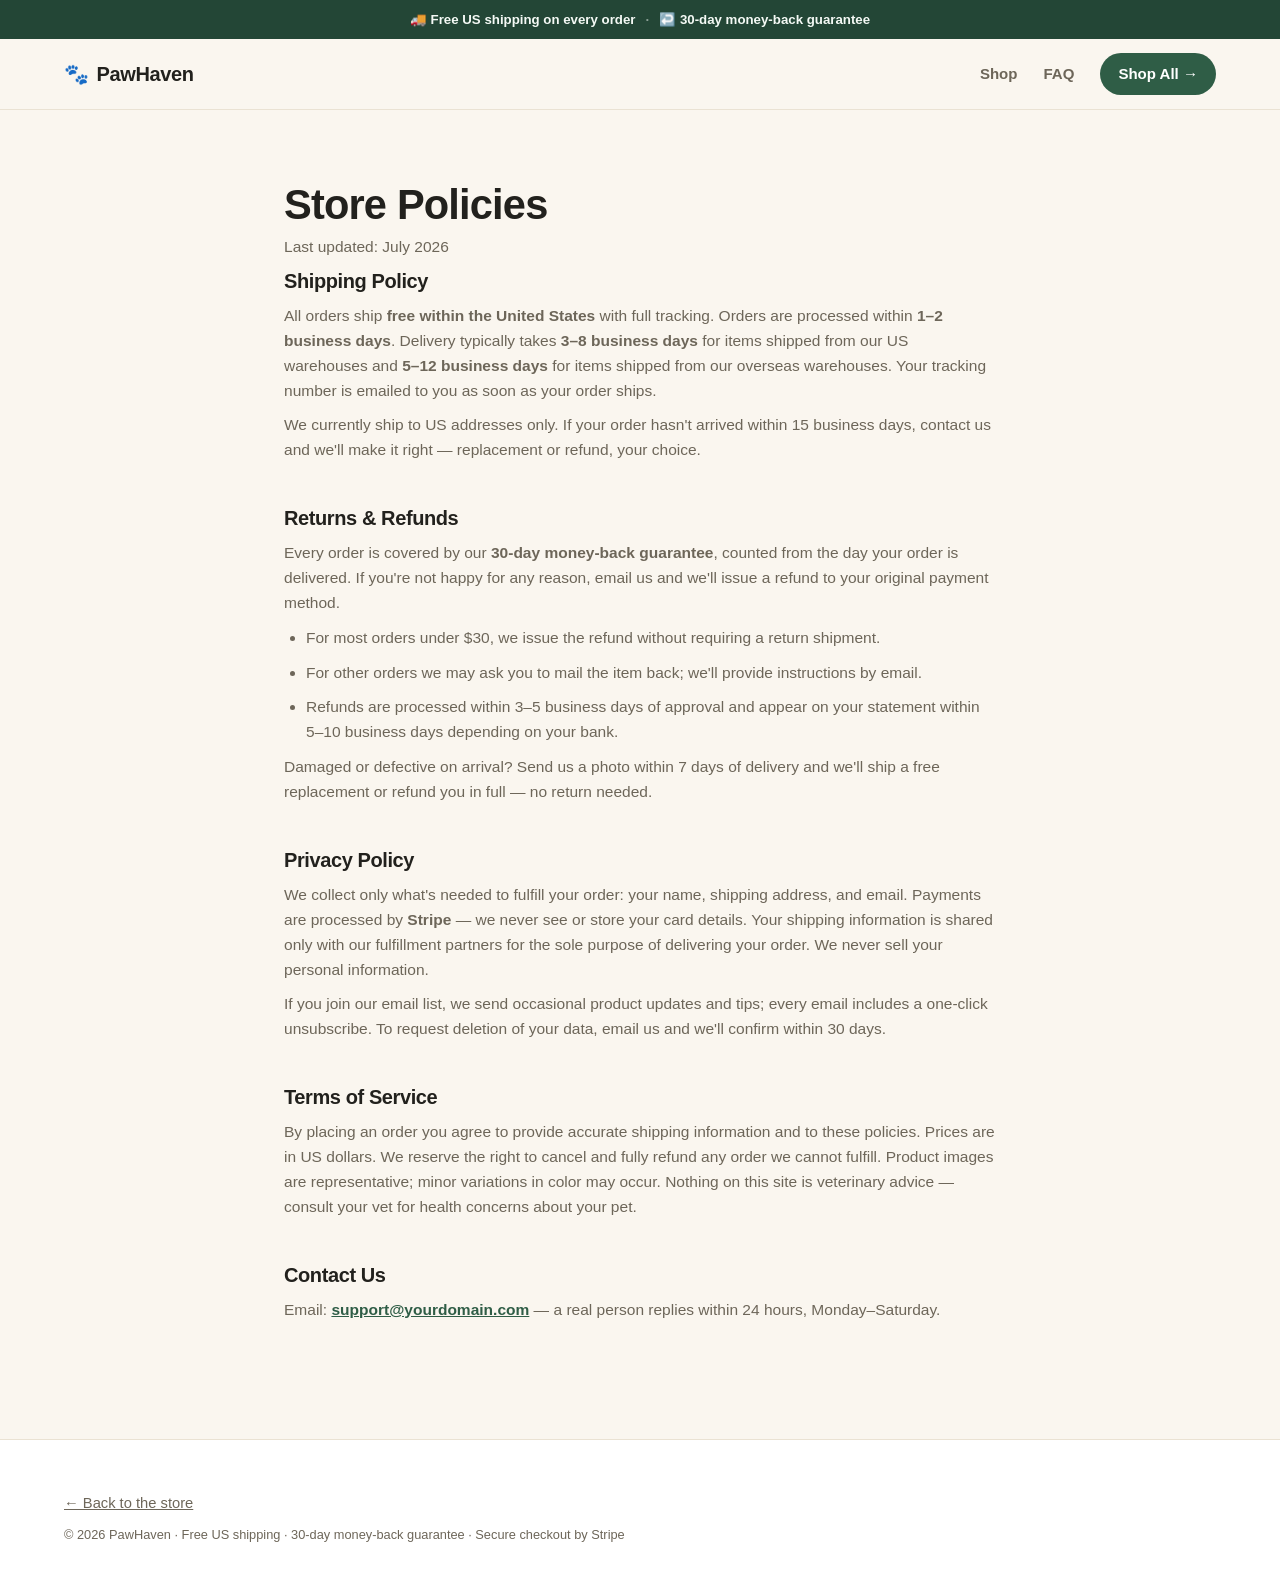
==== policies.html @ f35c3577 "Trust-focused polish: policy pages, payment badges, photo hero, full footer - Add policies.html: shi" ====
<!DOCTYPE html>
<html lang="en">
<head>
  <meta charset="UTF-8" />
  <meta name="viewport" content="width=device-width, initial-scale=1.0" />
  <title>Policies — PawHaven</title>
  <meta name="description" content="PawHaven shipping, returns, privacy and terms." />
  <link rel="stylesheet" href="assets/css/style.css" />
  <link rel="icon" href="data:image/svg+xml,<svg xmlns='http://www.w3.org/2000/svg' viewBox='0 0 100 100'><text y='.9em' font-size='90'>🐾</text></svg>" />
</head>
<body>

  <div class="announcement"><span>🚚 Free US shipping on every order</span><span class="dot">·</span><span>↩️ 30-day money-back guarantee</span></div>

  <header class="site-header">
    <a class="logo" href="index.html"><span class="logo-mark">🐾</span><span class="logo-name">PawHaven</span></a>
    <nav>
      <a href="index.html#products">Shop</a>
      <a href="index.html#faq">FAQ</a>
      <a class="nav-cta" href="index.html#products">Shop All →</a>
    </nav>
  </header>

  <main class="policy-page">
    <h1>Store Policies</h1>
    <p class="policy-updated">Last updated: July 2026</p>

    <section id="shipping">
      <h2>Shipping Policy</h2>
      <p>All orders ship <strong>free within the United States</strong> with full tracking. Orders are processed within <strong>1–2 business days</strong>. Delivery typically takes <strong>3–8 business days</strong> for items shipped from our US warehouses and <strong>5–12 business days</strong> for items shipped from our overseas warehouses. Your tracking number is emailed to you as soon as your order ships.</p>
      <p>We currently ship to US addresses only. If your order hasn't arrived within 15 business days, contact us and we'll make it right — replacement or refund, your choice.</p>
    </section>

    <section id="returns">
      <h2>Returns &amp; Refunds</h2>
      <p>Every order is covered by our <strong>30-day money-back guarantee</strong>, counted from the day your order is delivered. If you're not happy for any reason, email us and we'll issue a refund to your original payment method.</p>
      <ul>
        <li>For most orders under $30, we issue the refund without requiring a return shipment.</li>
        <li>For other orders we may ask you to mail the item back; we'll provide instructions by email.</li>
        <li>Refunds are processed within 3–5 business days of approval and appear on your statement within 5–10 business days depending on your bank.</li>
      </ul>
      <p>Damaged or defective on arrival? Send us a photo within 7 days of delivery and we'll ship a free replacement or refund you in full — no return needed.</p>
    </section>

    <section id="privacy">
      <h2>Privacy Policy</h2>
      <p>We collect only what's needed to fulfill your order: your name, shipping address, and email. Payments are processed by <strong>Stripe</strong> — we never see or store your card details. Your shipping information is shared only with our fulfillment partners for the sole purpose of delivering your order. We never sell your personal information.</p>
      <p>If you join our email list, we send occasional product updates and tips; every email includes a one-click unsubscribe. To request deletion of your data, email us and we'll confirm within 30 days.</p>
    </section>

    <section id="terms">
      <h2>Terms of Service</h2>
      <p>By placing an order you agree to provide accurate shipping information and to these policies. Prices are in US dollars. We reserve the right to cancel and fully refund any order we cannot fulfill. Product images are representative; minor variations in color may occur. Nothing on this site is veterinary advice — consult your vet for health concerns about your pet.</p>
    </section>

    <section id="contact">
      <h2>Contact Us</h2>
      <p>Email: <a href="mailto:support@yourdomain.com">support@yourdomain.com</a> — a real person replies within 24 hours, Monday–Saturday.</p>
    </section>
  </main>

  <footer class="site-footer">
    <p><a href="index.html">← Back to the store</a></p>
    <p class="footer-fine">© 2026 PawHaven · Free US shipping · 30-day money-back guarantee · Secure checkout by Stripe</p>
  </footer>

</body>
</html>
---- assets/css/style.css ----
/* ============ PawHaven storefront — v2 ============ */
/* System font stack only: zero external requests, instant render. */
:root {
  --bg: #faf6ef;
  --surface: #ffffff;
  --ink: #22211d;
  --ink-soft: #6d6659;
  --green: #2f5d46;
  --green-deep: #234636;
  --green-soft: #e7efe9;
  --terra: #d97848;
  --terra-dark: #c9662e;
  --sand: #f3e9d6;
  --line: #eae2d3;
  --radius: 18px;
  --radius-sm: 12px;
  --shadow: 0 2px 10px rgba(34, 33, 29, 0.06);
  --shadow-lg: 0 18px 50px rgba(34, 33, 29, 0.16);
  --font: -apple-system, BlinkMacSystemFont, "Segoe UI", Roboto, "Helvetica Neue", Arial, sans-serif;
}

* { margin: 0; padding: 0; box-sizing: border-box; }
html { scroll-behavior: smooth; }
body { font-family: var(--font); background: var(--bg); color: var(--ink); line-height: 1.6; -webkit-font-smoothing: antialiased; }
h1, h2, h3 { line-height: 1.12; letter-spacing: -0.02em; }
img { max-width: 100%; display: block; }
a { color: inherit; }

/* --- announcement --- */
.announcement { background: var(--green-deep); color: #f4f9f5; text-align: center; font-size: 0.83rem; font-weight: 600; padding: 9px 16px; display: flex; gap: 10px; justify-content: center; flex-wrap: wrap; }
.announcement .dot { opacity: 0.5; }

/* --- header --- */
.site-header {
  display: flex; justify-content: space-between; align-items: center;
  padding: 14px clamp(16px, 5vw, 72px);
  position: sticky; top: 0; z-index: 50;
  background: rgba(250, 246, 239, 0.92);
  backdrop-filter: blur(10px);
  border-bottom: 1px solid var(--line);
}
.logo { display: flex; align-items: center; gap: 8px; font-size: 1.25rem; font-weight: 800; text-decoration: none; letter-spacing: -0.02em; }
.site-header nav { display: flex; gap: 26px; align-items: center; }
.site-header nav a { text-decoration: none; font-weight: 600; font-size: 0.94rem; color: var(--ink-soft); }
.site-header nav a:hover { color: var(--green); }
.nav-cta { background: var(--green); color: #fff !important; padding: 9px 18px; border-radius: 999px; font-weight: 700 !important; }
.nav-cta:hover { background: var(--green-deep); }

/* --- buttons --- */
.btn { display: inline-block; padding: 15px 30px; border-radius: 999px; font-weight: 700; font-size: 1rem; text-decoration: none; border: none; cursor: pointer; font-family: inherit; transition: transform 0.15s, box-shadow 0.15s, background 0.15s; text-align: center; }
.btn-primary { background: var(--terra); color: #fff; box-shadow: 0 6px 18px rgba(217, 120, 72, 0.35); }
.btn-primary:hover { background: var(--terra-dark); transform: translateY(-2px); }
.btn-ghost { background: transparent; color: var(--green); box-shadow: inset 0 0 0 2px var(--green); }
.btn-ghost:hover { background: var(--green-soft); }
.btn-light { background: #fff; color: var(--green-deep); }
.btn-light:hover { transform: translateY(-2px); box-shadow: var(--shadow-lg); }
.btn-disabled { background: var(--line); color: var(--ink-soft); cursor: not-allowed; box-shadow: none; }

/* --- hero --- */
.hero { display: grid; grid-template-columns: 1.1fr 0.9fr; gap: 40px; align-items: center; padding: clamp(40px, 6vw, 88px) clamp(16px, 5vw, 72px); max-width: 1280px; margin: 0 auto; }
.hero-kicker { text-transform: uppercase; letter-spacing: 0.16em; font-size: 0.76rem; font-weight: 800; color: var(--terra); margin-bottom: 18px; }
.hero h1 { font-size: clamp(2.2rem, 4.6vw, 3.7rem); font-weight: 800; margin-bottom: 20px; }
.hero h1 .accent { color: var(--green); }
.hero-sub { font-size: 1.08rem; color: var(--ink-soft); max-width: 520px; margin-bottom: 30px; }
.hero-actions { display: flex; gap: 14px; flex-wrap: wrap; margin-bottom: 34px; }
.hero-trust { display: flex; gap: 28px; list-style: none; flex-wrap: wrap; color: var(--ink-soft); font-size: 0.9rem; }
.hero-trust strong { color: var(--ink); }

.hero-art { position: relative; }
.hero-photo { margin: 0; background: #fff; border: 1px solid var(--line); border-radius: var(--radius); box-shadow: var(--shadow-lg); overflow: hidden; }
.hero-photo img { width: 100%; aspect-ratio: 1 / 1; object-fit: cover; display: block; }
.hero-photo-tag { padding: 14px 18px; font-size: 0.88rem; font-weight: 700; color: var(--ink); border-top: 1px solid var(--line); background: var(--surface); }

/* --- trust strip --- */
.trust-strip { display: flex; gap: 8px; justify-content: center; align-items: center; flex-wrap: wrap; padding: 14px 20px; border-block: 1px solid var(--line); background: var(--surface); }
.pay-label { font-size: 0.82rem; color: var(--ink-soft); font-weight: 600; margin: 0 4px; }
.pay-chip { display: inline-block; padding: 4px 12px; border: 1px solid var(--line); border-radius: 6px; font-size: 0.75rem; font-weight: 800; color: var(--ink); background: #fff; letter-spacing: 0.02em; }

/* --- sections --- */
main section { padding: clamp(48px, 6.5vw, 92px) clamp(16px, 5vw, 72px); }
.section-head { text-align: center; max-width: 640px; margin: 0 auto 40px; }
.section-head h2 { font-size: clamp(1.7rem, 3.4vw, 2.5rem); font-weight: 800; margin-bottom: 10px; }
.section-sub { color: var(--ink-soft); font-size: 1.02rem; }

/* --- filter bar --- */
.filter-bar { display: flex; gap: 10px; justify-content: center; flex-wrap: wrap; margin-bottom: 36px; }
.filter-chip { padding: 9px 20px; border-radius: 999px; border: 1.5px solid var(--line); background: var(--surface); font-family: inherit; font-weight: 700; font-size: 0.9rem; color: var(--ink-soft); cursor: pointer; transition: all 0.15s; }
.filter-chip:hover { border-color: var(--green); color: var(--green); }
.filter-chip.active { background: var(--green); border-color: var(--green); color: #fff; }

/* --- product grid --- */
.product-grid { display: grid; grid-template-columns: repeat(auto-fill, minmax(262px, 1fr)); gap: 24px; max-width: 1240px; margin: 0 auto; }
.product-card { background: var(--surface); border: 1px solid var(--line); border-radius: var(--radius); overflow: hidden; cursor: pointer; transition: transform 0.18s, box-shadow 0.18s; display: flex; flex-direction: column; }
.product-card:hover { transform: translateY(-5px); box-shadow: var(--shadow-lg); }
.product-media { aspect-ratio: 4 / 3; position: relative; background: #fff; border-bottom: 1px solid var(--line); }
.product-media img { width: 100%; height: 100%; object-fit: contain; padding: 8px; box-sizing: border-box; }
.product-badge { position: absolute; top: 12px; left: 12px; background: var(--terra); color: #fff; font-size: 0.7rem; font-weight: 800; text-transform: uppercase; letter-spacing: 0.07em; padding: 5px 11px; border-radius: 999px; }
.product-cat { position: absolute; top: 12px; right: 12px; background: rgba(255,255,255,0.88); color: var(--green-deep); font-size: 0.7rem; font-weight: 800; padding: 5px 11px; border-radius: 999px; }
.product-body { padding: 18px 20px 20px; display: flex; flex-direction: column; gap: 8px; flex: 1; }
.product-body h3 { font-size: 1.06rem; font-weight: 800; }
.product-rating { color: var(--terra); font-size: 0.85rem; font-weight: 700; }
.product-rating .count { color: var(--ink-soft); font-weight: 600; }
.product-short { color: var(--ink-soft); font-size: 0.9rem; flex: 1; }
.product-pricing { display: flex; align-items: baseline; gap: 10px; margin-top: 2px; }
.price { font-weight: 800; font-size: 1.3rem; letter-spacing: -0.02em; }
.compare-at { color: var(--ink-soft); text-decoration: line-through; font-size: 0.92rem; }
.save-tag { color: var(--green); font-weight: 800; font-size: 0.8rem; background: var(--green-soft); padding: 3px 9px; border-radius: 999px; }
.product-body .btn { width: 100%; margin-top: 10px; padding: 13px; font-size: 0.95rem; }

/* --- bundle banner --- */
.bundle-banner { background: var(--green-deep); color: #f4f9f5; }
.bundle-inner { max-width: 1100px; margin: 0 auto; display: flex; gap: 40px; align-items: center; justify-content: space-between; flex-wrap: wrap; }
.bundle-kicker { text-transform: uppercase; letter-spacing: 0.14em; font-size: 0.74rem; font-weight: 800; color: #a8d5b8; margin-bottom: 10px; }
.bundle-inner h2 { font-size: clamp(1.6rem, 3vw, 2.3rem); font-weight: 800; margin-bottom: 12px; }
.bundle-inner p { color: #cfe2d5; max-width: 520px; }
.bundle-cta { text-align: center; }
.bundle-price { margin-bottom: 14px; }
.bundle-price .price { font-size: 2rem; display: block; }
.bundle-price .compare-at { color: #9fbfab; }

/* --- how it works --- */
.how-grid { display: grid; grid-template-columns: repeat(auto-fit, minmax(250px, 1fr)); gap: 22px; max-width: 1100px; margin: 0 auto; }
.how-card { background: var(--surface); border: 1px solid var(--line); border-radius: var(--radius); padding: 30px 26px; }
.how-num { display: inline-grid; place-items: center; width: 40px; height: 40px; border-radius: 50%; background: var(--green-soft); color: var(--green); font-weight: 800; font-size: 1.1rem; margin-bottom: 16px; }
.how-card h3 { font-size: 1.08rem; font-weight: 800; margin-bottom: 8px; }
.how-card p { color: var(--ink-soft); font-size: 0.93rem; }

/* --- FAQ --- */
.faq-list { max-width: 720px; margin: 0 auto; }
.faq-list details { background: var(--surface); border: 1px solid var(--line); border-radius: var(--radius-sm); padding: 18px 22px; margin-bottom: 12px; }
.faq-list summary { font-weight: 700; cursor: pointer; list-style: none; display: flex; justify-content: space-between; align-items: center; gap: 12px; }
.faq-list summary::-webkit-details-marker { display: none; }
.faq-list .chev { font-size: 1.3rem; color: var(--ink-soft); transition: transform 0.2s; }
.faq-list details[open] .chev { transform: rotate(90deg); }
.faq-list details p { margin-top: 12px; color: var(--ink-soft); font-size: 0.95rem; }

/* --- email --- */
.email-section { background: var(--sand); }
.email-inner { max-width: 560px; margin: 0 auto; text-align: center; }
.email-inner h2 { font-size: clamp(1.5rem, 3vw, 2.1rem); font-weight: 800; margin-bottom: 10px; }
.email-inner p { color: var(--ink-soft); margin-bottom: 26px; }
.email-form { display: flex; gap: 10px; justify-content: center; flex-wrap: wrap; }
.email-form input { padding: 15px 22px; border-radius: 999px; border: 1.5px solid var(--line); font-family: inherit; font-size: 1rem; min-width: 250px; flex: 1; }
.email-form input:focus { outline: 2px solid var(--terra); border-color: transparent; }

/* --- about --- */
.about-section { background: var(--surface); border-block: 1px solid var(--line); }
.about-inner { max-width: 680px; margin: 0 auto; text-align: center; }
.about-inner h2 { font-size: clamp(1.5rem, 3vw, 2.1rem); font-weight: 800; margin-bottom: 14px; }
.about-inner p { color: var(--ink-soft); }
.about-inner a { color: var(--green); font-weight: 700; }

/* --- footer --- */
.site-footer { padding: 52px clamp(16px, 5vw, 72px) 36px; border-top: 1px solid var(--line); color: var(--ink-soft); font-size: 0.92rem; background: var(--surface); }
.footer-grid { display: grid; grid-template-columns: 2fr 1fr 1fr 1fr; gap: 32px; max-width: 1100px; margin: 0 auto 36px; }
.footer-about p { font-size: 0.88rem; max-width: 260px; }
.footer-brand { font-size: 1.15rem; color: var(--ink); margin-bottom: 10px; }
.footer-col h4 { color: var(--ink); font-size: 0.85rem; text-transform: uppercase; letter-spacing: 0.08em; margin-bottom: 12px; }
.footer-col a { display: block; text-decoration: none; color: var(--ink-soft); font-size: 0.9rem; margin-bottom: 8px; }
.footer-col a:hover { color: var(--green); }
.footer-bottom { text-align: center; border-top: 1px solid var(--line); padding-top: 24px; max-width: 1100px; margin: 0 auto; }
.footer-bottom .pay-chip { margin: 0 3px 12px; }
.footer-fine { font-size: 0.8rem; margin-top: 10px; }
.footer-fine a { color: inherit; }

/* --- policy page --- */
.policy-page { max-width: 760px; margin: 0 auto; padding: clamp(40px, 6vw, 72px) 24px; }
.policy-page h1 { font-size: clamp(1.9rem, 4vw, 2.6rem); font-weight: 800; margin-bottom: 6px; }
.policy-updated { color: var(--ink-soft); font-size: 0.88rem; margin-bottom: 36px; }
.policy-page section { padding: 0 0 34px; }
.policy-page h2 { font-size: 1.25rem; font-weight: 800; margin-bottom: 12px; }
.policy-page p, .policy-page li { color: var(--ink-soft); font-size: 0.97rem; margin-bottom: 10px; }
.policy-page ul { padding-left: 22px; margin-bottom: 10px; }
.policy-page a { color: var(--green); font-weight: 700; }

/* --- modal --- */
.modal-backdrop[hidden] { display: none; }
.modal-backdrop { position: fixed; inset: 0; background: rgba(34, 33, 29, 0.55); display: grid; place-items: center; padding: 20px; z-index: 100; }
.modal { background: var(--surface); border-radius: var(--radius); max-width: 840px; width: 100%; max-height: 90vh; overflow-y: auto; display: grid; grid-template-columns: 1fr 1fr; position: relative; }
.modal .product-media { aspect-ratio: auto; min-height: 340px; }
.modal-content { padding: 34px; display: flex; flex-direction: column; gap: 14px; }
.modal-content h3 { font-size: 1.5rem; font-weight: 800; }
.modal-content ul { padding-left: 20px; color: var(--ink-soft); font-size: 0.95rem; }
.modal-content ul li { margin-bottom: 4px; }
.modal-close { position: absolute; top: 14px; right: 14px; background: var(--surface); border: 1px solid var(--line); border-radius: 50%; width: 38px; height: 38px; font-size: 1.1rem; cursor: pointer; z-index: 2; }
.modal-desc { color: var(--ink-soft); }
.modal-guarantee { font-size: 0.83rem; color: var(--ink-soft); text-align: center; }

/* --- responsive --- */
@media (max-width: 920px) {
  .hero { grid-template-columns: 1fr; }
  .hero-art { min-height: 360px; max-width: 480px; margin: 0 auto; width: 100%; }
}
@media (max-width: 680px) {
  .modal { grid-template-columns: 1fr; }
  .site-header nav { gap: 14px; }
  .site-header nav a:not(.nav-cta) { display: none; }
  .footer-grid { grid-template-columns: 1fr 1fr; }
}
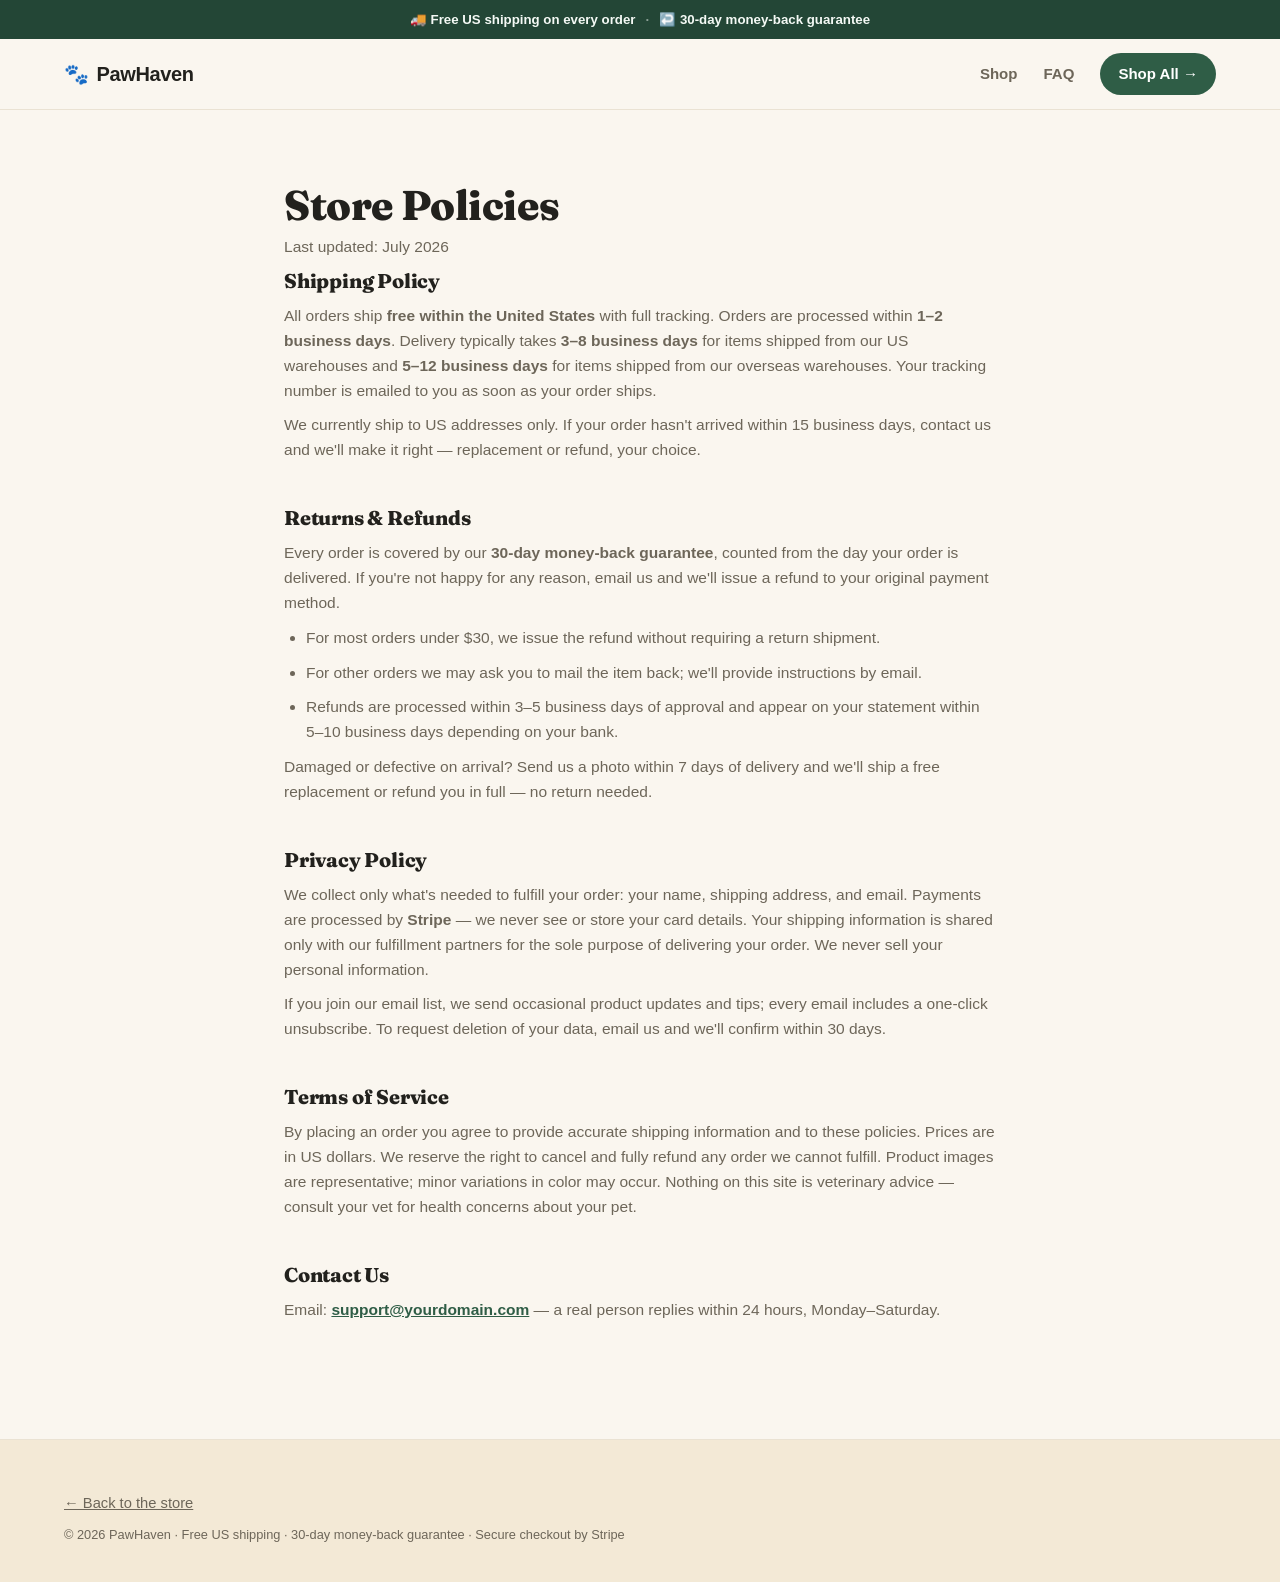
==== commit e628690b: "Restore warm boutique art direction, keep trust elements - Fraunces serif for headings across both p" ====
--- a/policies.html
+++ b/policies.html
@@ -5,6 +5,9 @@
   <meta name="viewport" content="width=device-width, initial-scale=1.0" />
   <title>Policies — PawHaven</title>
   <meta name="description" content="PawHaven shipping, returns, privacy and terms." />
+  <link rel="preconnect" href="https://fonts.googleapis.com" />
+  <link rel="preconnect" href="https://fonts.gstatic.com" crossorigin />
+  <link href="https://fonts.googleapis.com/css2?family=Fraunces:opsz,wght@9..144,600;9..144,700;9..144,800&display=swap" rel="stylesheet" />
   <link rel="stylesheet" href="assets/css/style.css" />
   <link rel="icon" href="data:image/svg+xml,<svg xmlns='http://www.w3.org/2000/svg' viewBox='0 0 100 100'><text y='.9em' font-size='90'>🐾</text></svg>" />
 </head>
--- a/assets/css/style.css
+++ b/assets/css/style.css
@@ -22,7 +22,7 @@
 * { margin: 0; padding: 0; box-sizing: border-box; }
 html { scroll-behavior: smooth; }
 body { font-family: var(--font); background: var(--bg); color: var(--ink); line-height: 1.6; -webkit-font-smoothing: antialiased; }
-h1, h2, h3 { line-height: 1.12; letter-spacing: -0.02em; }
+h1, h2, h3 { font-family: "Fraunces", Georgia, serif; line-height: 1.12; letter-spacing: -0.01em; }
 img { max-width: 100%; display: block; }
 a { color: inherit; }
 
@@ -66,15 +66,16 @@
 .hero-trust { display: flex; gap: 28px; list-style: none; flex-wrap: wrap; color: var(--ink-soft); font-size: 0.9rem; }
 .hero-trust strong { color: var(--ink); }
 
-.hero-art { position: relative; }
-.hero-photo { margin: 0; background: #fff; border: 1px solid var(--line); border-radius: var(--radius); box-shadow: var(--shadow-lg); overflow: hidden; }
+.hero-art { position: relative; padding: 24px 12px; }
+.hero-art::before { content: ""; position: absolute; inset: 0 -4%; background: radial-gradient(circle at 30% 25%, #eadfc9, var(--sand) 65%); border-radius: 46% 54% 55% 45% / 48% 44% 56% 52%; }
+.hero-photo { position: relative; margin: 0 auto; max-width: 400px; background: #fff; border-radius: var(--radius); box-shadow: var(--shadow-lg); overflow: hidden; transform: rotate(-2.5deg); }
 .hero-photo img { width: 100%; aspect-ratio: 1 / 1; object-fit: cover; display: block; }
-.hero-photo-tag { padding: 14px 18px; font-size: 0.88rem; font-weight: 700; color: var(--ink); border-top: 1px solid var(--line); background: var(--surface); }
+.hero-photo-tag { padding: 14px 18px; font-size: 0.88rem; font-weight: 700; color: var(--ink); background: #fff; }
 
 /* --- trust strip --- */
-.trust-strip { display: flex; gap: 8px; justify-content: center; align-items: center; flex-wrap: wrap; padding: 14px 20px; border-block: 1px solid var(--line); background: var(--surface); }
+.trust-strip { display: flex; gap: 8px; justify-content: center; align-items: center; flex-wrap: wrap; padding: 14px 20px; border-block: 1px solid var(--line); background: var(--sand); }
 .pay-label { font-size: 0.82rem; color: var(--ink-soft); font-weight: 600; margin: 0 4px; }
-.pay-chip { display: inline-block; padding: 4px 12px; border: 1px solid var(--line); border-radius: 6px; font-size: 0.75rem; font-weight: 800; color: var(--ink); background: #fff; letter-spacing: 0.02em; }
+.pay-chip { display: inline-block; padding: 4px 12px; border: 1px solid #e2d7c2; border-radius: 6px; font-size: 0.75rem; font-weight: 800; color: var(--ink); background: #fffdf9; letter-spacing: 0.02em; }
 
 /* --- sections --- */
 main section { padding: clamp(48px, 6.5vw, 92px) clamp(16px, 5vw, 72px); }
@@ -92,8 +93,8 @@
 .product-grid { display: grid; grid-template-columns: repeat(auto-fill, minmax(262px, 1fr)); gap: 24px; max-width: 1240px; margin: 0 auto; }
 .product-card { background: var(--surface); border: 1px solid var(--line); border-radius: var(--radius); overflow: hidden; cursor: pointer; transition: transform 0.18s, box-shadow 0.18s; display: flex; flex-direction: column; }
 .product-card:hover { transform: translateY(-5px); box-shadow: var(--shadow-lg); }
-.product-media { aspect-ratio: 4 / 3; position: relative; background: #fff; border-bottom: 1px solid var(--line); }
-.product-media img { width: 100%; height: 100%; object-fit: contain; padding: 8px; box-sizing: border-box; }
+.product-media { aspect-ratio: 4 / 3; position: relative; background: linear-gradient(150deg, var(--sand), var(--green-soft)); }
+.product-media img { width: 100%; height: 100%; object-fit: cover; }
 .product-badge { position: absolute; top: 12px; left: 12px; background: var(--terra); color: #fff; font-size: 0.7rem; font-weight: 800; text-transform: uppercase; letter-spacing: 0.07em; padding: 5px 11px; border-radius: 999px; }
 .product-cat { position: absolute; top: 12px; right: 12px; background: rgba(255,255,255,0.88); color: var(--green-deep); font-size: 0.7rem; font-weight: 800; padding: 5px 11px; border-radius: 999px; }
 .product-body { padding: 18px 20px 20px; display: flex; flex-direction: column; gap: 8px; flex: 1; }
@@ -151,7 +152,7 @@
 .about-inner a { color: var(--green); font-weight: 700; }
 
 /* --- footer --- */
-.site-footer { padding: 52px clamp(16px, 5vw, 72px) 36px; border-top: 1px solid var(--line); color: var(--ink-soft); font-size: 0.92rem; background: var(--surface); }
+.site-footer { padding: 52px clamp(16px, 5vw, 72px) 36px; border-top: 1px solid var(--line); color: var(--ink-soft); font-size: 0.92rem; background: var(--sand); }
 .footer-grid { display: grid; grid-template-columns: 2fr 1fr 1fr 1fr; gap: 32px; max-width: 1100px; margin: 0 auto 36px; }
 .footer-about p { font-size: 0.88rem; max-width: 260px; }
 .footer-brand { font-size: 1.15rem; color: var(--ink); margin-bottom: 10px; }
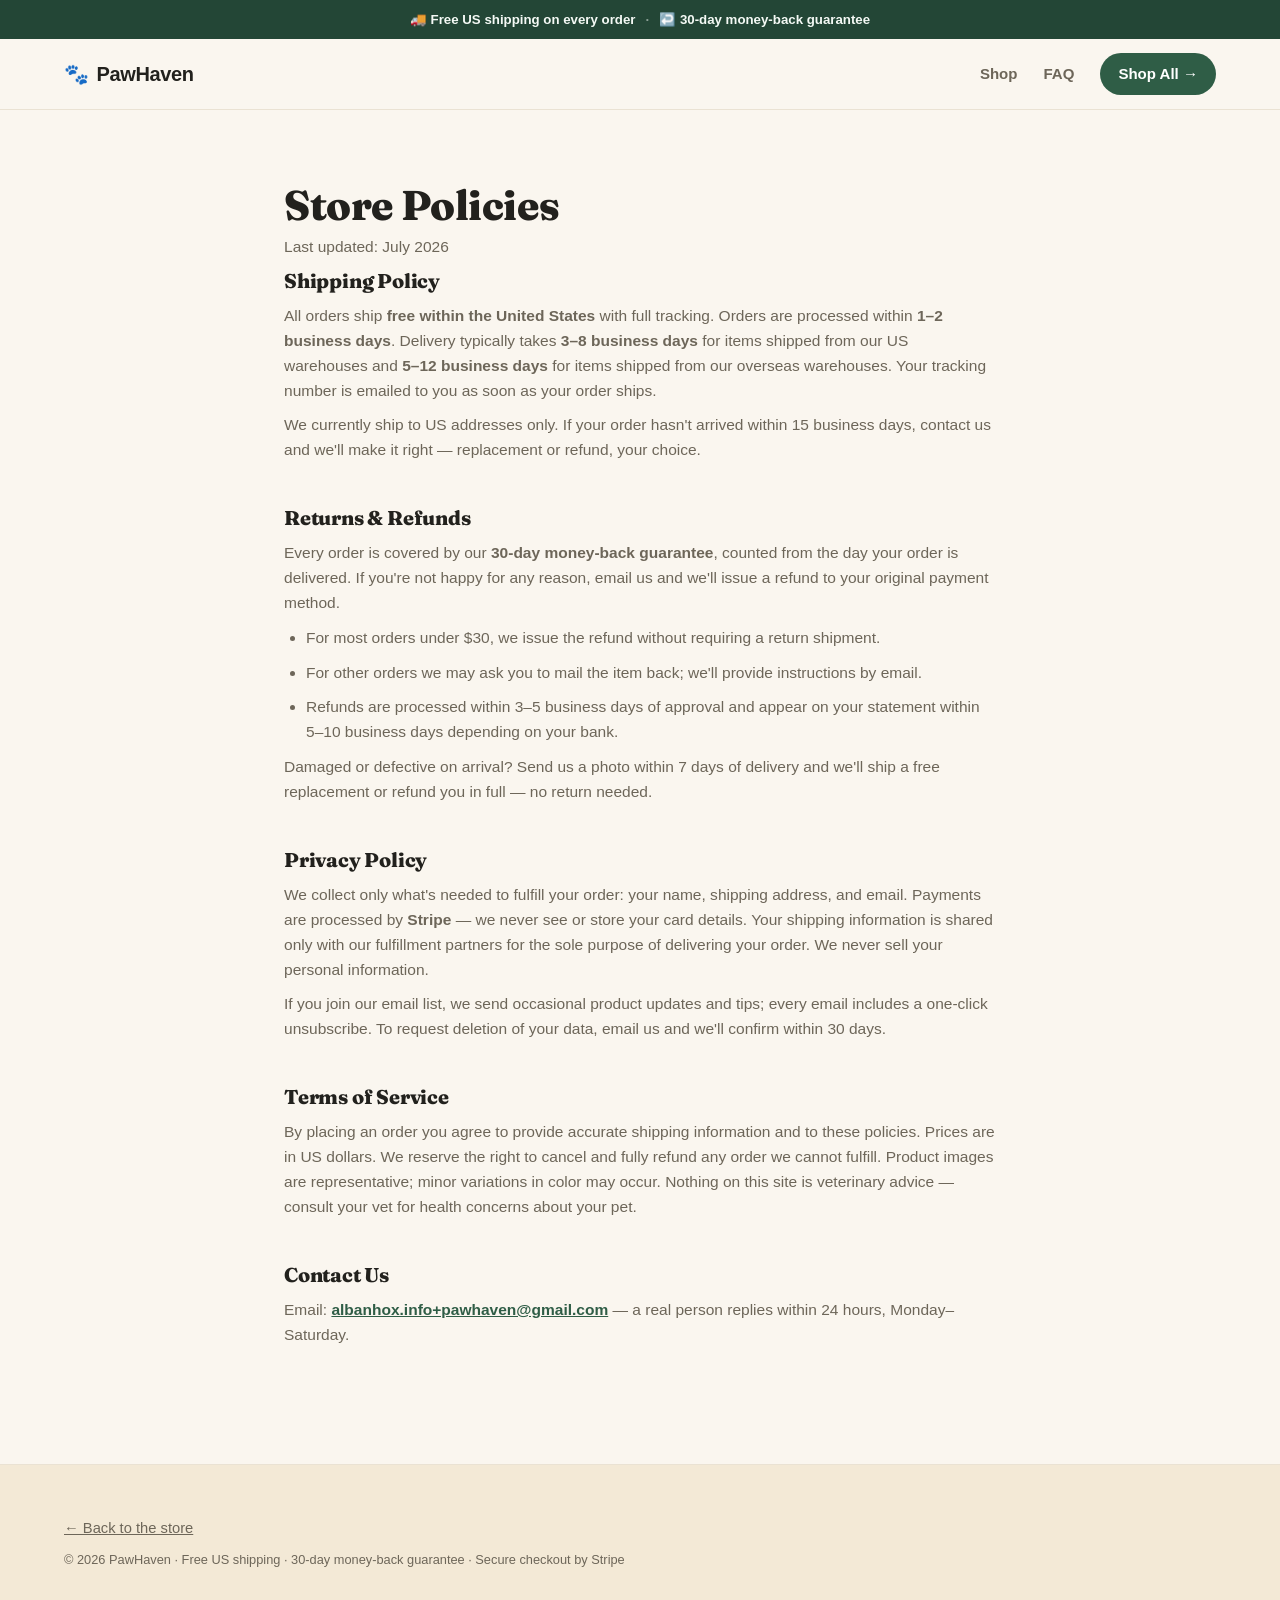
==== commit 54713974: "Wire in real support email (Gmail alias) across site and policies Co-Authored-By: Claude Fable 5 <no" ====
--- a/policies.html
+++ b/policies.html
@@ -58,7 +58,7 @@
 
     <section id="contact">
       <h2>Contact Us</h2>
-      <p>Email: <a href="mailto:support@yourdomain.com">support@yourdomain.com</a> — a real person replies within 24 hours, Monday–Saturday.</p>
+      <p>Email: <a href="mailto:albanhox.info+pawhaven@gmail.com">albanhox.info+pawhaven@gmail.com</a> — a real person replies within 24 hours, Monday–Saturday.</p>
     </section>
   </main>
 
--- a/assets/css/style.css
+++ b/assets/css/style.css
@@ -66,16 +66,62 @@
 .hero-trust { display: flex; gap: 28px; list-style: none; flex-wrap: wrap; color: var(--ink-soft); font-size: 0.9rem; }
 .hero-trust strong { color: var(--ink); }
 
-.hero-art { position: relative; padding: 24px 12px; }
-.hero-art::before { content: ""; position: absolute; inset: 0 -4%; background: radial-gradient(circle at 30% 25%, #eadfc9, var(--sand) 65%); border-radius: 46% 54% 55% 45% / 48% 44% 56% 52%; }
-.hero-photo { position: relative; margin: 0 auto; max-width: 400px; background: #fff; border-radius: var(--radius); box-shadow: var(--shadow-lg); overflow: hidden; transform: rotate(-2.5deg); }
-.hero-photo img { width: 100%; aspect-ratio: 1 / 1; object-fit: cover; display: block; }
-.hero-photo-tag { padding: 14px 18px; font-size: 0.88rem; font-weight: 700; color: var(--ink); background: #fff; }
+.hero h1 em { color: var(--terra); font-style: italic; }
+.btn-lg { padding: 17px 36px; font-size: 1.05rem; }
+
+.hero-art { position: relative; }
+.collage { position: relative; height: 480px; }
+.collage::before { content: ""; position: absolute; inset: 4% 0; background: radial-gradient(circle at 30% 25%, #ecdfc4, var(--sand) 70%); border-radius: 46% 54% 55% 45% / 48% 44% 56% 52%; }
+.collage-item { position: absolute; margin: 0; background: #fff; border-radius: var(--radius); box-shadow: var(--shadow-lg); overflow: hidden; }
+.collage-item img { width: 100%; height: 100%; object-fit: cover; display: block; }
+.ci-main { width: 62%; aspect-ratio: 1/1; top: 12%; left: 8%; transform: rotate(-4deg); z-index: 2; }
+.ci-top { width: 38%; aspect-ratio: 1/1; top: 0; right: 2%; transform: rotate(5deg); z-index: 1; }
+.ci-bottom { width: 40%; aspect-ratio: 1/1; bottom: 2%; right: 8%; transform: rotate(-6deg); z-index: 3; }
+.collage-sticker {
+  position: absolute; z-index: 4; bottom: 14%; left: 2%;
+  background: var(--terra); color: #fff; font-weight: 800; font-size: 0.9rem;
+  text-align: center; line-height: 1.3; padding: 22px 16px;
+  border-radius: 50%; transform: rotate(-8deg);
+  box-shadow: 0 8px 24px rgba(217, 120, 72, 0.45);
+}
+
+/* --- marquee --- */
+.marquee { overflow: hidden; background: var(--green-deep); color: #e9f4ec; padding: 12px 0; white-space: nowrap; }
+.marquee-track { display: inline-block; animation: marquee 28s linear infinite; }
+.marquee-track span { font-weight: 700; font-size: 0.88rem; letter-spacing: 0.06em; text-transform: uppercase; }
+@keyframes marquee { from { transform: translateX(0); } to { transform: translateX(-50%); } }
+
+/* --- shop by need tiles --- */
+.needs-section { padding: clamp(36px, 5vw, 56px) clamp(16px, 5vw, 72px); }
+.needs-grid { display: grid; grid-template-columns: repeat(auto-fit, minmax(220px, 1fr)); gap: 18px; max-width: 1240px; margin: 0 auto; }
+.need-tile { display: block; text-decoration: none; border-radius: var(--radius); padding: 26px 24px; border: 1px solid var(--line); transition: transform 0.16s, box-shadow 0.16s; }
+.need-tile:hover { transform: translateY(-4px); box-shadow: var(--shadow-lg); }
+.need-emoji { font-size: 2rem; display: block; margin-bottom: 12px; }
+.need-tile h3 { font-size: 1.15rem; margin-bottom: 4px; }
+.need-tile p { color: var(--ink-soft); font-size: 0.88rem; }
+.nt-grooming { background: #eef3ea; }
+.nt-feeding { background: #fbeee0; }
+.nt-walks { background: #e8edf3; }
+.nt-play { background: #f8e9e4; }
 
 /* --- trust strip --- */
 .trust-strip { display: flex; gap: 8px; justify-content: center; align-items: center; flex-wrap: wrap; padding: 14px 20px; border-block: 1px solid var(--line); background: var(--sand); }
 .pay-label { font-size: 0.82rem; color: var(--ink-soft); font-weight: 600; margin: 0 4px; }
 .pay-chip { display: inline-block; padding: 4px 12px; border: 1px solid #e2d7c2; border-radius: 6px; font-size: 0.75rem; font-weight: 800; color: var(--ink); background: #fffdf9; letter-spacing: 0.02em; }
+
+/* --- spotlight --- */
+.spotlight-section { background: var(--surface); border-block: 1px solid var(--line); }
+.spotlight { max-width: 1080px; margin: 0 auto; display: grid; grid-template-columns: 1fr 1.1fr; gap: clamp(28px, 5vw, 64px); align-items: center; }
+.spotlight-media { position: relative; border-radius: var(--radius); overflow: hidden; box-shadow: var(--shadow-lg); }
+.spotlight-media img { width: 100%; aspect-ratio: 1/1; object-fit: cover; display: block; }
+.spotlight-flag { position: absolute; top: 16px; left: 16px; background: var(--terra); color: #fff; font-weight: 800; font-size: 0.82rem; padding: 8px 14px; border-radius: 999px; }
+.spotlight-kicker { text-transform: uppercase; letter-spacing: 0.14em; font-size: 0.74rem; font-weight: 800; color: var(--terra); margin-bottom: 10px; }
+.spotlight-body h2 { font-size: clamp(1.7rem, 3.4vw, 2.4rem); margin-bottom: 14px; }
+.spotlight-desc { color: var(--ink-soft); margin-bottom: 16px; }
+.spotlight-list { list-style: none; margin-bottom: 18px; }
+.spotlight-list li { padding: 7px 0; font-size: 0.97rem; border-bottom: 1px dashed var(--line); }
+.spotlight-body .product-pricing { margin-bottom: 14px; }
+.spotlight-body .btn { margin-bottom: 12px; }
 
 /* --- sections --- */
 main section { padding: clamp(48px, 6.5vw, 92px) clamp(16px, 5vw, 72px); }
@@ -178,7 +224,14 @@
 .modal-backdrop[hidden] { display: none; }
 .modal-backdrop { position: fixed; inset: 0; background: rgba(34, 33, 29, 0.55); display: grid; place-items: center; padding: 20px; z-index: 100; }
 .modal { background: var(--surface); border-radius: var(--radius); max-width: 840px; width: 100%; max-height: 90vh; overflow-y: auto; display: grid; grid-template-columns: 1fr 1fr; position: relative; }
-.modal .product-media { aspect-ratio: auto; min-height: 340px; }
+.modal-gallery { display: flex; flex-direction: column; }
+.modal .product-media { aspect-ratio: 1 / 1; }
+.modal .modal-main img { object-fit: cover; }
+.modal-thumbs { display: flex; gap: 8px; padding: 12px; flex-wrap: wrap; }
+.modal-thumb { width: 64px; height: 64px; border-radius: 10px; overflow: hidden; border: 2px solid var(--line); background: #fff; cursor: pointer; padding: 0; transition: border-color 0.15s; }
+.modal-thumb.active { border-color: var(--green); }
+.modal-thumb:hover { border-color: var(--terra); }
+.modal-thumb img { width: 100%; height: 100%; object-fit: cover; }
 .modal-content { padding: 34px; display: flex; flex-direction: column; gap: 14px; }
 .modal-content h3 { font-size: 1.5rem; font-weight: 800; }
 .modal-content ul { padding-left: 20px; color: var(--ink-soft); font-size: 0.95rem; }
@@ -190,7 +243,9 @@
 /* --- responsive --- */
 @media (max-width: 920px) {
   .hero { grid-template-columns: 1fr; }
-  .hero-art { min-height: 360px; max-width: 480px; margin: 0 auto; width: 100%; }
+  .hero-art { max-width: 460px; margin: 0 auto; width: 100%; }
+  .collage { height: 400px; }
+  .spotlight { grid-template-columns: 1fr; }
 }
 @media (max-width: 680px) {
   .modal { grid-template-columns: 1fr; }
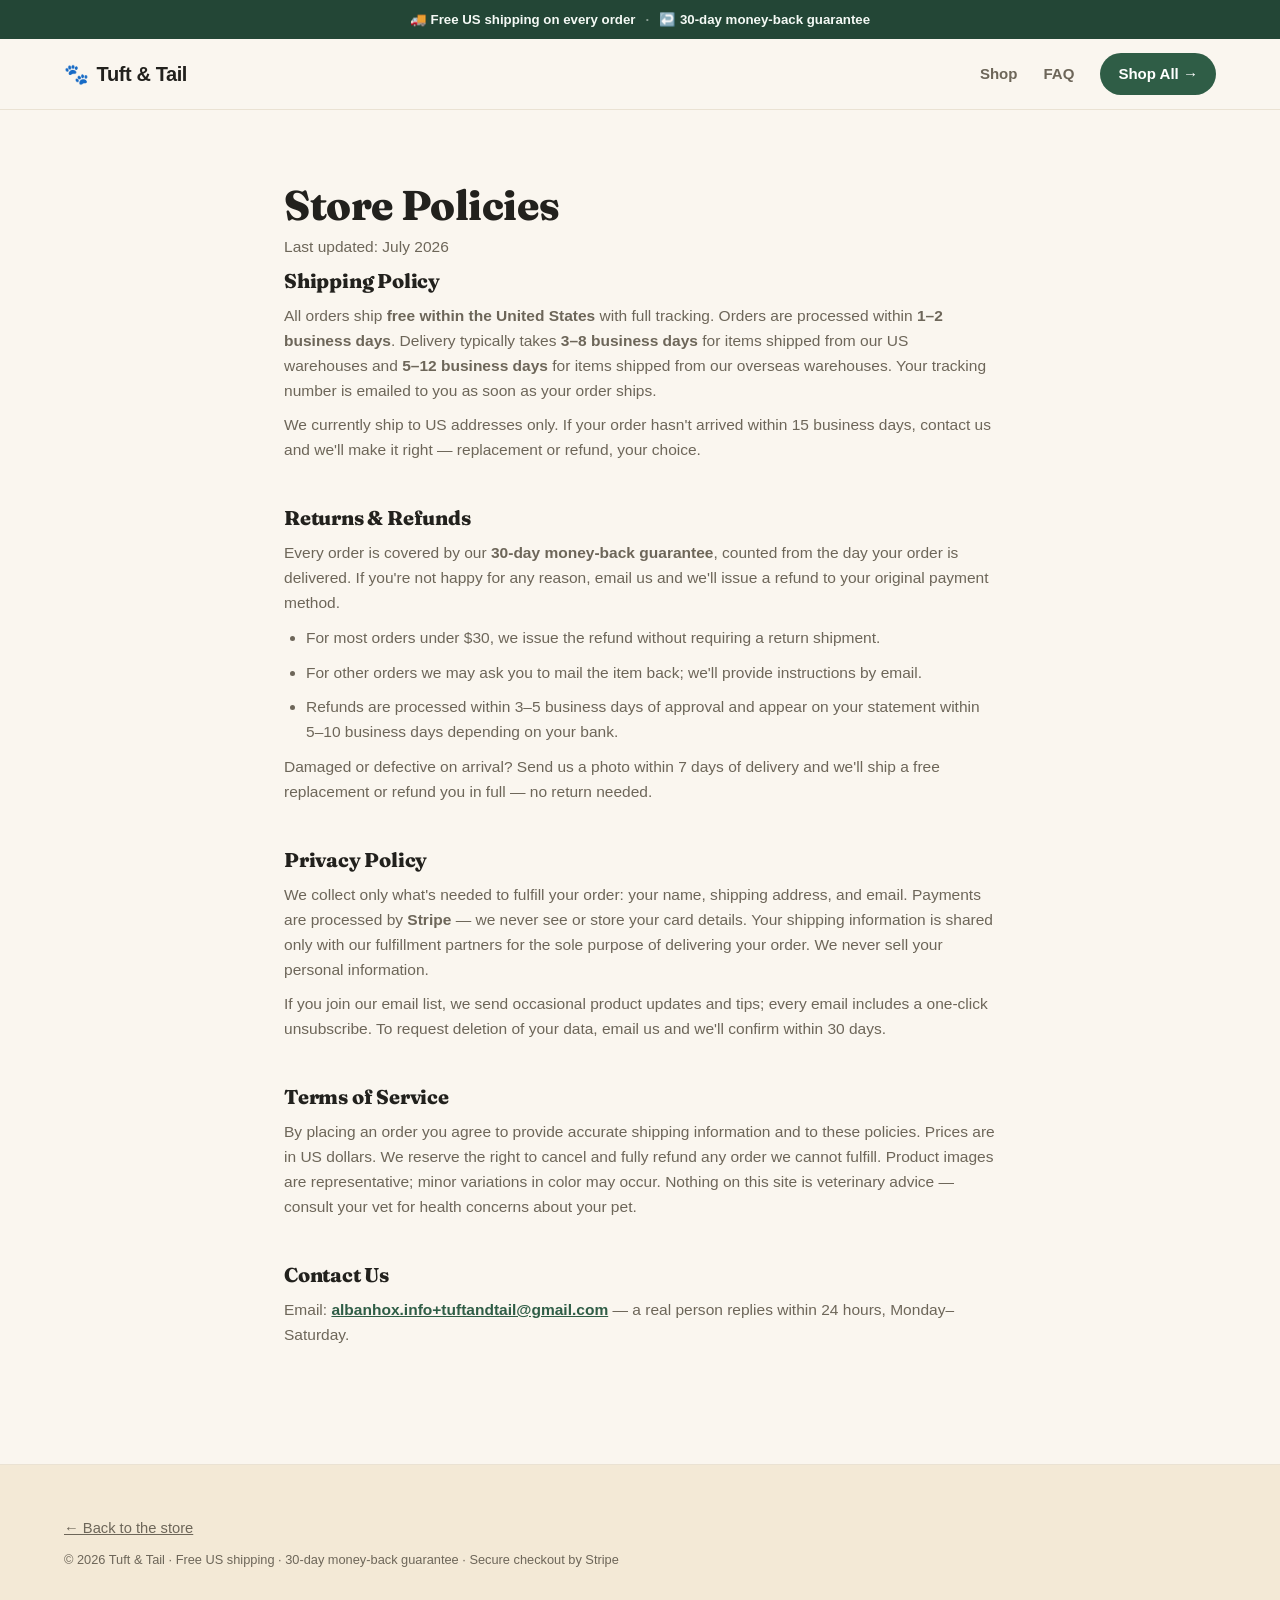
==== commit bce31fff: "Rebrand store from PawHaven to Tuft & Tail Update brand name across storefront, policies, config, su" ====
--- a/policies.html
+++ b/policies.html
@@ -3,8 +3,8 @@
 <head>
   <meta charset="UTF-8" />
   <meta name="viewport" content="width=device-width, initial-scale=1.0" />
-  <title>Policies — PawHaven</title>
-  <meta name="description" content="PawHaven shipping, returns, privacy and terms." />
+  <title>Policies — Tuft &amp; Tail</title>
+  <meta name="description" content="Tuft &amp; Tail shipping, returns, privacy and terms." />
   <link rel="preconnect" href="https://fonts.googleapis.com" />
   <link rel="preconnect" href="https://fonts.gstatic.com" crossorigin />
   <link href="https://fonts.googleapis.com/css2?family=Fraunces:opsz,wght@9..144,600;9..144,700;9..144,800&display=swap" rel="stylesheet" />
@@ -16,7 +16,7 @@
   <div class="announcement"><span>🚚 Free US shipping on every order</span><span class="dot">·</span><span>↩️ 30-day money-back guarantee</span></div>
 
   <header class="site-header">
-    <a class="logo" href="index.html"><span class="logo-mark">🐾</span><span class="logo-name">PawHaven</span></a>
+    <a class="logo" href="index.html"><span class="logo-mark">🐾</span><span class="logo-name">Tuft &amp; Tail</span></a>
     <nav>
       <a href="index.html#products">Shop</a>
       <a href="index.html#faq">FAQ</a>
@@ -58,13 +58,13 @@
 
     <section id="contact">
       <h2>Contact Us</h2>
-      <p>Email: <a href="mailto:albanhox.info+pawhaven@gmail.com">albanhox.info+pawhaven@gmail.com</a> — a real person replies within 24 hours, Monday–Saturday.</p>
+      <p>Email: <a href="mailto:albanhox.info+tuftandtail@gmail.com">albanhox.info+tuftandtail@gmail.com</a> — a real person replies within 24 hours, Monday–Saturday.</p>
     </section>
   </main>
 
   <footer class="site-footer">
     <p><a href="index.html">← Back to the store</a></p>
-    <p class="footer-fine">© 2026 PawHaven · Free US shipping · 30-day money-back guarantee · Secure checkout by Stripe</p>
+    <p class="footer-fine">© 2026 Tuft &amp; Tail · Free US shipping · 30-day money-back guarantee · Secure checkout by Stripe</p>
   </footer>
 
 </body>
